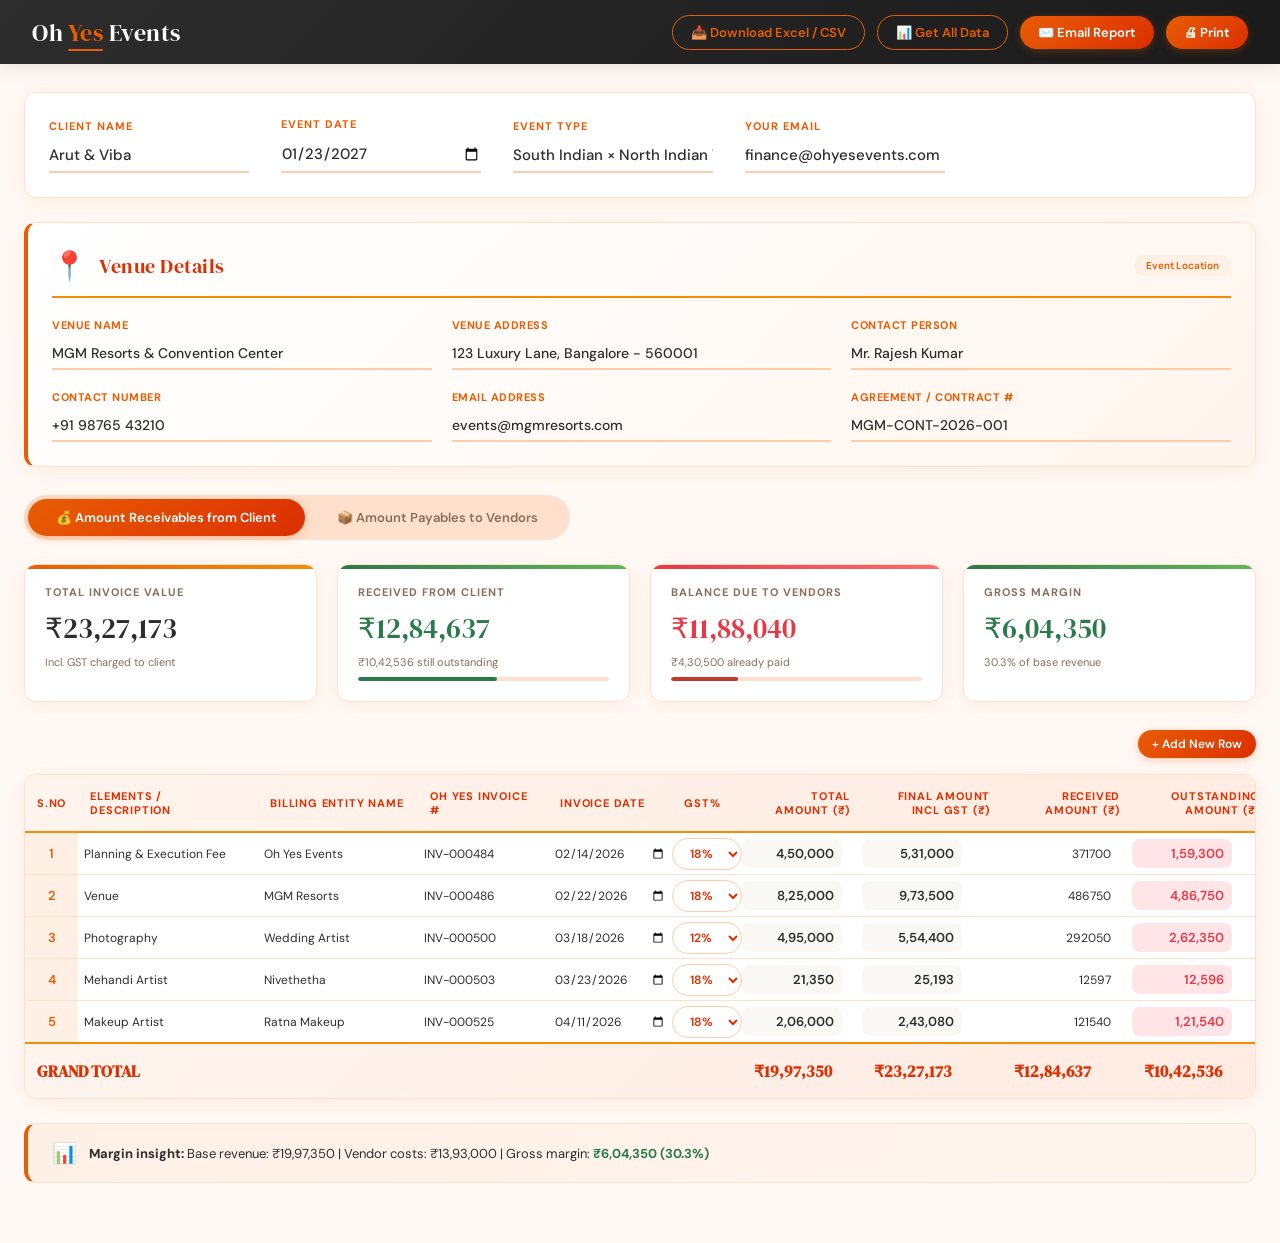
==== frontend/index.html @ a43ebf95 "initial commit" ====
<!DOCTYPE html>
<html lang="en">
<head>
  <meta charset="UTF-8">
  <meta name="viewport" content="width=device-width, initial-scale=1.0">
  <title>Oh Yes Events — Budget Tracker</title>
  <link href="https://fonts.googleapis.com/css2?family=DM+Serif+Display&family=DM+Sans:wght@300;400;500;600;700&display=swap" rel="stylesheet">
  <link rel="stylesheet" href="style.css">
</head>
<body>
  <div class="global-header">
    <div class="logo">Oh <span>Yes</span> Events</div>
    <div class="header-actions">
      <button class="btn btn-outline" id="exportBtn">📥 Download Excel / CSV</button>
      <button class="btn btn-outline" id="exportFullDataBtn">📊 Get All Data</button>
      <button class="btn btn-primary" id="emailBtn">✉️ Email Report</button>
      <button class="btn btn-primary" id="printBtn">🖨 Print</button>
    </div>
  </div>

  <div class="main-container">
    <!-- META CARD -->
    <div class="meta-card">
      <div class="meta-field">
        <div class="meta-label">Client Name</div>
        <input class="meta-input" id="metaClient" value="Arut & Viba" placeholder="Client name">
      </div>
      <div class="meta-field">
        <div class="meta-label">Event Date</div>
        <input class="meta-input" id="metaDate" type="date" value="2027-01-23">
      </div>
      <div class="meta-field">
        <div class="meta-label">Event Type</div>
        <input class="meta-input" id="metaType" value="South Indian × North Indian Wedding" placeholder="Event type">
      </div>
      <div class="meta-field">
        <div class="meta-label">Your Email</div>
        <input class="meta-input" id="userEmail" value="finance@ohyesevents.com" placeholder="Your email">
      </div>
    </div>

    <!-- Venue Details Section - Orange Theme -->
    <div class="venue-card">
      <div class="venue-header">
        <span class="venue-icon">📍</span>
        <span class="venue-title">Venue Details</span>
        <span class="venue-badge">Event Location</span>
      </div>
      <div class="venue-grid">
        <div class="venue-field">
          <div class="venue-label">Venue Name</div>
          <input class="venue-input" id="venueName" value="MGM Resorts & Convention Center" placeholder="Venue name">
        </div>
        <div class="venue-field">
          <div class="venue-label">Venue Address</div>
          <input class="venue-input" id="venueAddress" value="123 Luxury Lane, Bangalore - 560001" placeholder="Full address">
        </div>
        <div class="venue-field">
          <div class="venue-label">Contact Person</div>
          <input class="venue-input" id="venueContact" value="Mr. Rajesh Kumar" placeholder="Contact person">
        </div>
        <div class="venue-field">
          <div class="venue-label">Contact Number</div>
          <input class="venue-input" id="venuePhone" value="+91 98765 43210" placeholder="Phone number">
        </div>
        <div class="venue-field">
          <div class="venue-label">Email Address</div>
          <input class="venue-input" id="venueEmail" value="events@mgmresorts.com" placeholder="Email">
        </div>
        <div class="venue-field">
          <div class="venue-label">Agreement / Contract #</div>
          <input class="venue-input" id="venueContract" value="MGM-CONT-2026-001" placeholder="Contract number">
        </div>
      </div>
    </div>

    <!-- TABS - Orange Theme -->
    <div class="tabs-container">
      <div class="tabs" id="sectionTabs">
        <button class="tab active" data-section="receivables">💰 Amount Receivables from Client</button>
        <button class="tab" data-section="payables">📦 Amount Payables to Vendors</button>
      </div>
    </div>

    <!-- SUMMARY ROW -->
    <div class="summary-row" id="summaryRow"></div>

    <!-- Email Modal -->
    <div id="emailModal" class="modal">
      <div class="modal-content">
        <div class="modal-header">
          <h3>📧 Send Budget Report</h3>
          <span class="close">&times;</span>
        </div>
        <div class="modal-body">
          <div class="modal-field">
            <label>To Email:</label>
            <input type="email" id="emailTo" placeholder="recipient@example.com">
          </div>
          <div class="modal-field">
            <label>Subject:</label>
            <input type="text" id="emailSubject" value="Budget Report">
          </div>
          <div class="modal-field">
            <label>Message:</label>
            <textarea id="emailMessage" rows="3" placeholder="Add a message..."></textarea>
          </div>
        </div>
        <div class="modal-footer">
          <button class="btn btn-secondary" id="cancelEmailBtn">Cancel</button>
          <button class="btn btn-primary" id="sendEmailBtn">Send Email</button>
        </div>
      </div>
    </div>

    <!-- All Data Modal -->
    <div id="allDataModal" class="modal">
      <div class="modal-content large-modal">
        <div class="modal-header">
          <h3>📊 Complete Budget Data</h3>
          <span class="close-data">&times;</span>
        </div>
        <div class="modal-body">
          <div class="data-actions">
            <button class="btn btn-sm btn-outline" id="copyDataBtn">📋 Copy to Clipboard</button>
            <button class="btn btn-sm btn-outline" id="downloadDataBtn">💾 Download JSON</button>
          </div>
          <div class="data-display" id="allDataDisplay"></div>
        </div>
      </div>
    </div>

    <!-- RECEIVABLES SECTION -->
    <div id="secReceivables">
      <div class="section-header">
        <button class="btn btn-primary btn-sm" id="addReceivableBtn">+ Add New Row</button>
      </div>
      <div class="table-wrap">
        <table id="receivablesTable">
          <thead>
            <tr>
              <th style="width:40px">S.No</th>
              <th style="min-width:180px">Elements / Description</th>
              <th style="min-width:160px">Billing Entity Name</th>
              <th style="min-width:130px">Oh Yes Invoice #</th>
              <th style="width:110px">Invoice Date</th>
              <th style="width:70px">GST%</th>
              <th class="right" style="min-width:120px">Total Amount (₹)</th>
              <th class="right" style="min-width:140px">Final Amount incl GST (₹)</th>
              <th class="right" style="min-width:130px">Received Amount (₹)</th>
              <th class="right" style="min-width:140px">Outstanding Amount (₹)</th>
              <th style="min-width:100px">Payment Status</th>
              <th style="min-width:200px">Additional Comments</th>
              <th style="width:40px"></th>
            </tr>
          </thead>
          <tbody id="receivablesBody"></tbody>
          <tfoot>
            <tr class="grand-total-row">
              <td colspan="6" class="grand-total-label">GRAND TOTAL</td>
              <td class="right grand-total-value" id="receivablesTotalAmount">₹0</td>
              <td class="right grand-total-value" id="receivablesFinalTotal">₹0</td>
              <td class="right grand-total-value" id="receivablesReceivedTotal">₹0</td>
              <td class="right grand-total-value" id="receivablesOutstandingTotal">₹0</td>
              <td colspan="2"></td>
              <td></td>
            </tr>
          </tfoot>
        </table>
      </div>
    </div>

    <!-- PAYABLES SECTION -->
    <div id="secPayables" style="display:none">
      <div class="section-header">
        <button class="btn btn-primary btn-sm" id="addPayableBtn">+ Add New Vendor</button>
      </div>
      <div class="table-wrap">
        <table id="payablesTable">
          <thead>
            <tr>
              <th style="width:40px">S.No</th>
              <th style="min-width:180px">Elements / Service</th>
              <th style="min-width:160px">Vendor Name</th>
              <th style="min-width:130px">Reference #</th>
              <th style="width:110px">Due Date</th>
              <th style="width:70px">GST%</th>
              <th class="right" style="min-width:120px">Contracted Amount (₹)</th>
              <th class="right" style="min-width:140px">Total incl GST (₹)</th>
              <th class="right" style="min-width:130px">Paid Amount (₹)</th>
              <th class="right" style="min-width:140px">Balance Due (₹)</th>
              <th style="min-width:100px">Status</th>
              <th style="min-width:200px">Comments</th>
              <th style="width:40px"></th>
            </tr>
          </thead>
          <tbody id="payablesBody"></tbody>
          <tfoot>
            <tr class="grand-total-row">
              <td colspan="6" class="grand-total-label">GRAND TOTAL</td>
              <td class="right grand-total-value" id="payablesTotalAmount">₹0</td>
              <td class="right grand-total-value" id="payablesFinalTotal">₹0</td>
              <td class="right grand-total-value" id="payablesPaidTotal">₹0</td>
              <td class="right grand-total-value" id="payablesBalanceTotal">₹0</td>
              <td colspan="2"></td>
              <td></td>
            </tr>
          </tfoot>
        </table>
      </div>
    </div>

    <!-- MARGIN NOTE - Orange Theme -->
    <div class="margin-note" id="marginNote">
      <span class="margin-icon">📊</span>
      <span id="marginText">Fill in both receivables and payables to see your margin.</span>
    </div>
  </div>

  <script src="app.js"></script>
</body>
</html>
---- frontend/style.css ----
:root {
  --bg: #fff9f5;
  --card: #ffffff;
  --border: #ffe0cc;
  --border2: #ffccaa;
  --text: #2d2d2d;
  --muted: #8a6e5a;
  --accent: #e85d04;
  --accent-light: #f48c06;
  --accent-dark: #dc2f02;
  --accent-soft: #fff0e6;
  --accent-glow: #ff9f1c;
  --gold: #ffb703;
  --green: #2a7a4b;
  --green-light: #e8f5ed;
  --red: #e63946;
  --red-light: #ffe5e7;
  --font-display: 'DM Serif Display', serif;
  --font-body: 'DM Sans', sans-serif;
  --radius: 12px;
  --radius-sm: 8px;
  --shadow: 0 4px 20px rgba(232, 93, 4, 0.08);
  --shadow-hover: 0 8px 30px rgba(232, 93, 4, 0.12);
}

* {
  box-sizing: border-box;
  margin: 0;
  padding: 0;
}

body {
  font-family: var(--font-body);
  background: var(--bg);
  color: var(--text);
  min-height: 100vh;
  font-size: 14px;
}

/* HEADER - Orange Theme */
.global-header {
  background: linear-gradient(135deg, #2d2d2d 0%, #1a1a1a 100%);
  color: white;
  padding: 0 32px;
  display: flex;
  align-items: center;
  justify-content: space-between;
  height: 64px;
  position: sticky;
  top: 0;
  z-index: 100;
  box-shadow: 0 2px 20px rgba(0,0,0,0.1);
}

.logo {
  font-family: var(--font-display);
  font-size: 24px;
  letter-spacing: 0.5px;
}

.logo span {
  color: var(--accent);
  position: relative;
}

.logo span::after {
  content: '';
  position: absolute;
  bottom: -2px;
  left: 0;
  right: 0;
  height: 2px;
  background: var(--accent);
  border-radius: 2px;
}

.header-actions {
  display: flex;
  gap: 12px;
  align-items: center;
  flex-wrap: wrap;
}

/* BUTTONS - Orange Theme */
.btn {
  font-family: var(--font-body);
  font-size: 13px;
  font-weight: 600;
  border: none;
  padding: 8px 18px;
  border-radius: 30px;
  cursor: pointer;
  transition: all 0.2s ease;
  display: inline-flex;
  align-items: center;
  gap: 8px;
}

.btn-primary {
  background: linear-gradient(135deg, var(--accent) 0%, var(--accent-dark) 100%);
  color: white;
  box-shadow: 0 2px 8px rgba(232, 93, 4, 0.3);
}

.btn-primary:hover {
  transform: translateY(-1px);
  box-shadow: 0 4px 15px rgba(232, 93, 4, 0.4);
  background: linear-gradient(135deg, var(--accent-dark) 0%, var(--accent) 100%);
}

.btn-outline {
  background: transparent;
  border: 1.5px solid var(--accent);
  color: var(--accent);
}

.btn-outline:hover {
  background: var(--accent);
  color: white;
  transform: translateY(-1px);
}

.btn-secondary {
  background: #f0f0f0;
  color: var(--text);
}

.btn-secondary:hover {
  background: #e0e0e0;
}

.btn-sm {
  padding: 6px 14px;
  font-size: 12px;
}

/* Main Container */
.main-container {
  max-width: 1600px;
  margin: 0 auto;
  padding: 28px 24px 60px;
}

/* META CARD */
.meta-card {
  background: var(--card);
  border: 1px solid var(--border);
  border-radius: var(--radius);
  padding: 24px;
  margin-bottom: 24px;
  display: flex;
  gap: 32px;
  align-items: flex-end;
  flex-wrap: wrap;
  box-shadow: var(--shadow);
}

.meta-field {
  display: flex;
  flex-direction: column;
  gap: 6px;
}

.meta-label {
  font-size: 11px;
  font-weight: 700;
  color: var(--accent);
  text-transform: uppercase;
  letter-spacing: 1px;
}

.meta-input {
  font-family: var(--font-body);
  font-size: 15px;
  font-weight: 500;
  border: none;
  background: transparent;
  color: var(--text);
  border-bottom: 2px solid var(--border2);
  padding: 6px 0;
  min-width: 200px;
  outline: none;
  transition: border-color 0.2s;
}

.meta-input:focus {
  border-color: var(--accent);
}

/* VENUE CARD - Orange Theme */
.venue-card {
  background: linear-gradient(135deg, var(--card) 0%, #fff5ee 100%);
  border: 1px solid var(--border);
  border-radius: var(--radius);
  padding: 24px;
  margin-bottom: 28px;
  box-shadow: var(--shadow);
  border-left: 4px solid var(--accent);
}

.venue-header {
  display: flex;
  align-items: center;
  gap: 12px;
  margin-bottom: 20px;
  padding-bottom: 12px;
  border-bottom: 2px solid var(--accent-light);
}

.venue-icon {
  font-size: 28px;
}

.venue-title {
  font-family: var(--font-display);
  font-size: 20px;
  color: var(--accent-dark);
  letter-spacing: 0.5px;
}

.venue-badge {
  background: var(--accent-soft);
  color: var(--accent);
  font-size: 10px;
  font-weight: 600;
  padding: 4px 12px;
  border-radius: 20px;
  margin-left: auto;
}

.venue-grid {
  display: grid;
  grid-template-columns: repeat(auto-fit, minmax(280px, 1fr));
  gap: 20px;
}

.venue-field {
  display: flex;
  flex-direction: column;
  gap: 6px;
}

.venue-label {
  font-size: 11px;
  font-weight: 700;
  color: var(--accent);
  text-transform: uppercase;
  letter-spacing: 0.5px;
}

.venue-input {
  font-family: var(--font-body);
  font-size: 14px;
  font-weight: 500;
  border: none;
  background: transparent;
  color: var(--text);
  border-bottom: 2px solid var(--border2);
  padding: 6px 0;
  width: 100%;
  outline: none;
  transition: all 0.2s;
}

.venue-input:focus {
  border-color: var(--accent);
}

/* TABS - Orange Theme */
.tabs-container {
  margin-bottom: 24px;
}

.tabs {
  display: inline-flex;
  gap: 4px;
  background: var(--border);
  padding: 4px;
  border-radius: 40px;
}

.tab {
  font-size: 13px;
  font-weight: 600;
  padding: 10px 28px;
  border-radius: 30px;
  cursor: pointer;
  color: var(--muted);
  border: none;
  background: transparent;
  transition: all 0.2s;
  font-family: var(--font-body);
}

.tab.active {
  background: linear-gradient(135deg, var(--accent) 0%, var(--accent-dark) 100%);
  color: white;
  box-shadow: 0 2px 8px rgba(232, 93, 4, 0.3);
}

.tab:hover:not(.active) {
  background: var(--accent-soft);
  color: var(--accent);
}

/* SUMMARY CARDS - Orange Theme */
.summary-row {
  display: grid;
  grid-template-columns: repeat(4, 1fr);
  gap: 20px;
  margin-bottom: 28px;
}

.scard {
  background: var(--card);
  border: 1px solid var(--border);
  border-radius: var(--radius);
  padding: 20px;
  position: relative;
  overflow: hidden;
  transition: transform 0.2s, box-shadow 0.2s;
  box-shadow: var(--shadow);
}

.scard:hover {
  transform: translateY(-2px);
  box-shadow: var(--shadow-hover);
}

.scard::before {
  content: '';
  position: absolute;
  top: 0;
  left: 0;
  right: 0;
  height: 4px;
  background: linear-gradient(90deg, var(--accent), var(--accent-light));
}

.scard.green::before {
  background: linear-gradient(90deg, var(--green), #5cb85c);
}

.scard.red::before {
  background: linear-gradient(90deg, var(--red), #ff6b6b);
}

.scard.gold::before {
  background: linear-gradient(90deg, var(--gold), #ffd93d);
}

.scard-label {
  font-size: 11px;
  font-weight: 700;
  color: var(--muted);
  text-transform: uppercase;
  letter-spacing: 1px;
  margin-bottom: 10px;
}

.scard-val {
  font-family: var(--font-display);
  font-size: 28px;
  color: var(--text);
}

.scard-sub {
  font-size: 11px;
  color: var(--muted);
  margin-top: 8px;
}

.scard.green .scard-val {
  color: var(--green);
}

.scard.red .scard-val {
  color: var(--red);
}

.scard.gold .scard-val {
  color: var(--gold);
}

/* TABLE STYLES - Orange Theme */
.table-wrap {
  background: var(--card);
  border: 1px solid var(--border);
  border-radius: var(--radius);
  overflow-x: auto;
  box-shadow: var(--shadow);
}

table {
  width: 100%;
  border-collapse: collapse;
  font-size: 13px;
  min-width: 1200px;
}

thead tr {
  background: linear-gradient(135deg, #fff5ee 0%, #ffe8dd 100%);
}

thead th {
  padding: 14px 12px;
  text-align: left;
  font-size: 11px;
  font-weight: 700;
  color: var(--accent-dark);
  text-transform: uppercase;
  letter-spacing: 0.8px;
  border-bottom: 2px solid var(--accent-light);
}

thead th.right {
  text-align: right;
}

tbody tr {
  border-bottom: 1px solid var(--border);
  transition: background 0.15s;
}

tbody tr:hover {
  background: var(--accent-soft);
}

tbody tr:last-child {
  border-bottom: none;
}

/* Table Inputs */
.sno-cell {
  color: var(--accent);
  font-weight: 600;
  font-size: 13px;
  padding: 12px;
  text-align: center;
  background: var(--accent-soft);
}

.table-input {
  width: 100%;
  font-family: var(--font-body);
  font-size: 12px;
  border: none;
  background: transparent;
  color: var(--text);
  outline: none;
  padding: 8px 6px;
  display: block;
  border-radius: var(--radius-sm);
}

.table-input:focus {
  background: white;
  box-shadow: 0 0 0 2px var(--accent-light);
}

.table-input.right {
  text-align: right;
}

.table-input.num {
  font-variant-numeric: tabular-nums;
  text-align: right;
}

/* GST Select */
.gst-select {
  font-family: var(--font-body);
  font-size: 12px;
  font-weight: 600;
  border: 1px solid var(--border2);
  background: white;
  color: var(--accent-dark);
  outline: none;
  cursor: pointer;
  padding: 6px 10px;
  width: 70px;
  border-radius: 20px;
  text-align: center;
}

.gst-select:focus {
  border-color: var(--accent);
  box-shadow: 0 0 0 2px var(--accent-light);
}

/* Computed Amounts */
.computed-amount {
  font-variant-numeric: tabular-nums;
  text-align: right;
  font-weight: 600;
  padding: 6px 8px;
  background: #faf8f4;
  border-radius: 8px;
  display: inline-block;
  min-width: 100px;
}

.computed-amount.green {
  color: var(--green);
  background: var(--green-light);
}

.computed-amount.red {
  color: var(--red);
  background: var(--red-light);
}

/* Status Badge */
.status-badge {
  display: inline-block;
  font-size: 11px;
  font-weight: 700;
  padding: 5px 14px;
  border-radius: 30px;
  text-align: center;
  white-space: nowrap;
}

.status-outstanding {
  background: var(--accent-soft);
  color: var(--accent-dark);
}

.status-cleared {
  background: var(--green-light);
  color: var(--green);
}

.status-partial {
  background: #fff3e0;
  color: var(--gold);
}

/* Comments Input */
.comments-input {
  width: 100%;
  min-width: 160px;
  padding: 8px 10px;
  font-family: var(--font-body);
  font-size: 11px;
  border: 1px solid var(--border2);
  border-radius: 20px;
  background: white;
  transition: all 0.2s;
}

.comments-input:focus {
  outline: none;
  border-color: var(--accent);
  box-shadow: 0 0 0 2px var(--accent-light);
}

/* Progress Bar */
.progress-wrap {
  height: 4px;
  background: var(--border);
  border-radius: 2px;
  margin-top: 8px;
  overflow: hidden;
}

.progress-fill {
  height: 100%;
  border-radius: 2px;
  transition: width 0.3s;
}

/* Grand Total Row */
.grand-total-row {
  background: linear-gradient(135deg, #fff5ee 0%, #ffe8dd 100%);
}

.grand-total-row td {
  padding: 16px 12px;
  border-top: 2px solid var(--accent-light);
}

.grand-total-label {
  font-family: var(--font-display);
  font-size: 16px;
  font-weight: 700;
  color: var(--accent-dark);
}

.grand-total-value {
  font-family: var(--font-display);
  font-size: 16px;
  font-weight: 700;
  color: var(--accent-dark);
}

/* Delete Button */
.del-btn {
  background: none;
  border: none;
  cursor: pointer;
  color: #ccc;
  font-size: 18px;
  padding: 6px 10px;
  border-radius: 30px;
  transition: all 0.2s;
}

.del-btn:hover {
  color: var(--red);
  background: var(--red-light);
  transform: scale(1.1);
}

/* Section Header */
.section-header {
  display: flex;
  justify-content: flex-end;
  margin-bottom: 16px;
}

/* Margin Note - Orange Theme */
.margin-note {
  margin-top: 24px;
  padding: 16px 24px;
  background: linear-gradient(135deg, var(--accent-soft) 0%, #fff5ee 100%);
  border: 1px solid var(--border);
  border-radius: var(--radius);
  font-size: 13px;
  color: var(--text);
  display: flex;
  align-items: center;
  gap: 12px;
  border-left: 4px solid var(--accent);
}

.margin-icon {
  font-size: 20px;
}

/* Modal Styles - Orange Theme */
.modal {
  display: none;
  position: fixed;
  z-index: 1000;
  left: 0;
  top: 0;
  width: 100%;
  height: 100%;
  background-color: rgba(0, 0, 0, 0.5);
  animation: fadeIn 0.3s;
}

@keyframes fadeIn {
  from { opacity: 0; }
  to { opacity: 1; }
}

@keyframes slideDown {
  from {
    transform: translateY(-50px);
    opacity: 0;
  }
  to {
    transform: translateY(0);
    opacity: 1;
  }
}

.modal-content {
  background-color: var(--card);
  margin: 5% auto;
  border-radius: 20px;
  width: 90%;
  max-width: 550px;
  box-shadow: 0 20px 60px rgba(0, 0, 0, 0.2);
  animation: slideDown 0.3s;
  overflow: hidden;
}

.large-modal {
  max-width: 800px;
}

.modal-header {
  display: flex;
  justify-content: space-between;
  align-items: center;
  padding: 20px 24px;
  background: linear-gradient(135deg, var(--accent-soft) 0%, #fff5ee 100%);
  border-bottom: 2px solid var(--accent-light);
}

.modal-header h3 {
  font-family: var(--font-display);
  color: var(--accent-dark);
  font-size: 20px;
}

.close, .close-data {
  font-size: 28px;
  font-weight: bold;
  cursor: pointer;
  color: var(--muted);
  transition: color 0.2s;
}

.close:hover, .close-data:hover {
  color: var(--accent);
}

.modal-body {
  padding: 24px;
}

.modal-footer {
  padding: 16px 24px;
  background: #faf8f4;
  display: flex;
  justify-content: flex-end;
  gap: 12px;
  border-top: 1px solid var(--border);
}

.modal-field {
  margin-bottom: 20px;
}

.modal-field label {
  display: block;
  font-size: 12px;
  font-weight: 700;
  color: var(--accent);
  margin-bottom: 8px;
  text-transform: uppercase;
  letter-spacing: 0.5px;
}

.modal-field input, .modal-field textarea {
  width: 100%;
  padding: 12px 16px;
  border: 1.5px solid var(--border2);
  border-radius: 12px;
  font-family: var(--font-body);
  font-size: 14px;
  transition: all 0.2s;
}

.modal-field input:focus, .modal-field textarea:focus {
  outline: none;
  border-color: var(--accent);
  box-shadow: 0 0 0 3px var(--accent-light);
}

.data-actions {
  display: flex;
  gap: 12px;
  margin-bottom: 20px;
  padding-bottom: 16px;
  border-bottom: 1px solid var(--border);
}

.data-display {
  background: #1a1a1a;
  border-radius: 12px;
  padding: 20px;
  max-height: 500px;
  overflow: auto;
  font-family: 'Courier New', monospace;
  font-size: 12px;
  white-space: pre-wrap;
  word-break: break-word;
  color: #00ff9d;
}

/* Responsive */
@media (max-width: 1200px) {
  .venue-grid {
    grid-template-columns: repeat(auto-fit, minmax(240px, 1fr));
  }
  
  .summary-row {
    grid-template-columns: repeat(2, 1fr);
  }
}

@media (max-width: 900px) {
  .main-container {
    padding: 20px 16px;
  }
  
  .meta-card {
    gap: 16px;
  }
  
  .meta-input {
    min-width: 150px;
  }
}

@media print {
  .global-header, .btn, .tabs, .del-btn, .header-actions, .venue-badge {
    display: none !important;
  }
  
  body {
    background: white;
  }
  
  .table-wrap {
    box-shadow: none;
  }
}
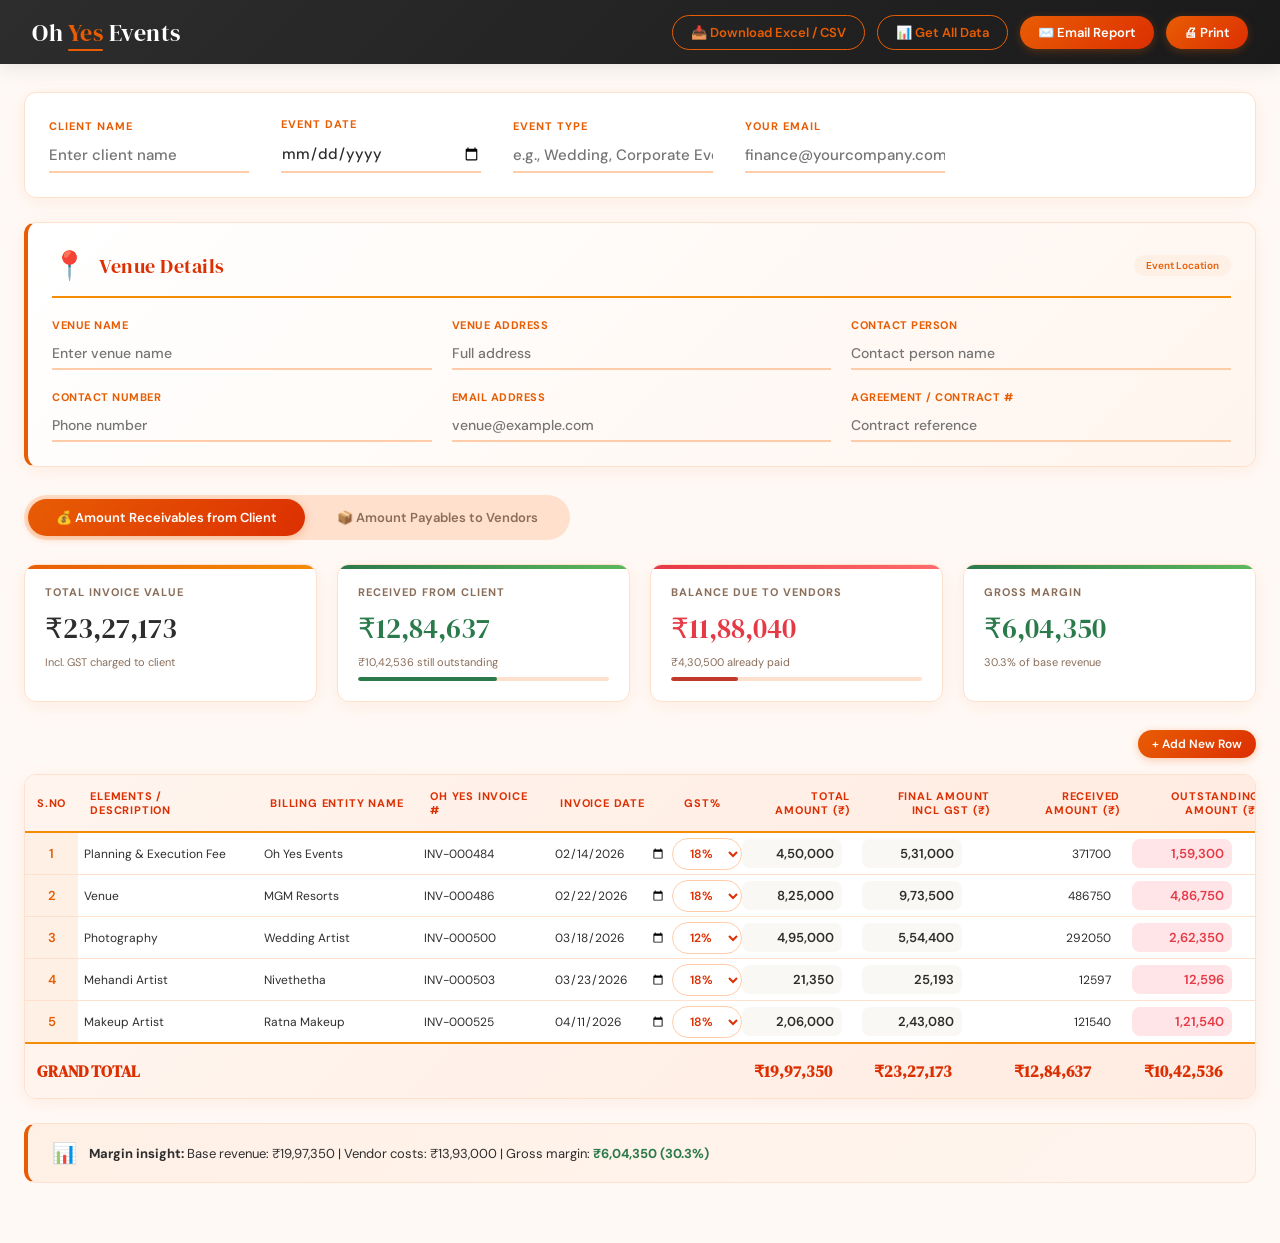
==== commit 4a45742d: "Update index.html" ====
--- a/frontend/index.html
+++ b/frontend/index.html
@@ -23,23 +23,23 @@
     <div class="meta-card">
       <div class="meta-field">
         <div class="meta-label">Client Name</div>
-        <input class="meta-input" id="metaClient" value="Arut & Viba" placeholder="Client name">
+        <input class="meta-input" id="metaClient" placeholder="Enter client name">
       </div>
       <div class="meta-field">
         <div class="meta-label">Event Date</div>
-        <input class="meta-input" id="metaDate" type="date" value="2027-01-23">
+        <input class="meta-input" id="metaDate" type="date">
       </div>
       <div class="meta-field">
         <div class="meta-label">Event Type</div>
-        <input class="meta-input" id="metaType" value="South Indian × North Indian Wedding" placeholder="Event type">
+        <input class="meta-input" id="metaType" placeholder="e.g., Wedding, Corporate Event">
       </div>
       <div class="meta-field">
         <div class="meta-label">Your Email</div>
-        <input class="meta-input" id="userEmail" value="finance@ohyesevents.com" placeholder="Your email">
-      </div>
-    </div>
-
-    <!-- Venue Details Section - Orange Theme -->
+        <input class="meta-input" id="userEmail" placeholder="finance@yourcompany.com">
+      </div>
+    </div>
+
+    <!-- Venue Details Section -->
     <div class="venue-card">
       <div class="venue-header">
         <span class="venue-icon">📍</span>
@@ -49,32 +49,32 @@
       <div class="venue-grid">
         <div class="venue-field">
           <div class="venue-label">Venue Name</div>
-          <input class="venue-input" id="venueName" value="MGM Resorts & Convention Center" placeholder="Venue name">
+          <input class="venue-input" id="venueName" placeholder="Enter venue name">
         </div>
         <div class="venue-field">
           <div class="venue-label">Venue Address</div>
-          <input class="venue-input" id="venueAddress" value="123 Luxury Lane, Bangalore - 560001" placeholder="Full address">
+          <input class="venue-input" id="venueAddress" placeholder="Full address">
         </div>
         <div class="venue-field">
           <div class="venue-label">Contact Person</div>
-          <input class="venue-input" id="venueContact" value="Mr. Rajesh Kumar" placeholder="Contact person">
+          <input class="venue-input" id="venueContact" placeholder="Contact person name">
         </div>
         <div class="venue-field">
           <div class="venue-label">Contact Number</div>
-          <input class="venue-input" id="venuePhone" value="+91 98765 43210" placeholder="Phone number">
+          <input class="venue-input" id="venuePhone" placeholder="Phone number">
         </div>
         <div class="venue-field">
           <div class="venue-label">Email Address</div>
-          <input class="venue-input" id="venueEmail" value="events@mgmresorts.com" placeholder="Email">
+          <input class="venue-input" id="venueEmail" placeholder="venue@example.com">
         </div>
         <div class="venue-field">
           <div class="venue-label">Agreement / Contract #</div>
-          <input class="venue-input" id="venueContract" value="MGM-CONT-2026-001" placeholder="Contract number">
-        </div>
-      </div>
-    </div>
-
-    <!-- TABS - Orange Theme -->
+          <input class="venue-input" id="venueContract" placeholder="Contract reference">
+        </div>
+      </div>
+    </div>
+
+    <!-- TABS -->
     <div class="tabs-container">
       <div class="tabs" id="sectionTabs">
         <button class="tab active" data-section="receivables">💰 Amount Receivables from Client</button>
@@ -83,7 +83,28 @@
     </div>
 
     <!-- SUMMARY ROW -->
-    <div class="summary-row" id="summaryRow"></div>
+    <div class="summary-row" id="summaryRow">
+      <div class="scard">
+        <div class="scard-label">Total Invoice Value</div>
+        <div class="scard-val">₹0</div>
+        <div class="scard-sub">Incl. GST charged to client</div>
+      </div>
+      <div class="scard green">
+        <div class="scard-label">Received from Client</div>
+        <div class="scard-val">₹0</div>
+        <div class="scard-sub">₹0 still outstanding</div>
+      </div>
+      <div class="scard red">
+        <div class="scard-label">Balance Due to Vendors</div>
+        <div class="scard-val">₹0</div>
+        <div class="scard-sub">₹0 already paid</div>
+      </div>
+      <div class="scard">
+        <div class="scard-label">Gross Margin</div>
+        <div class="scard-val">₹0</div>
+        <div class="scard-sub">0% of base revenue</div>
+      </div>
+    </div>
 
     <!-- Email Modal -->
     <div id="emailModal" class="modal">
@@ -99,11 +120,11 @@
           </div>
           <div class="modal-field">
             <label>Subject:</label>
-            <input type="text" id="emailSubject" value="Budget Report">
+            <input type="text" id="emailSubject" placeholder="Budget Report">
           </div>
           <div class="modal-field">
             <label>Message:</label>
-            <textarea id="emailMessage" rows="3" placeholder="Add a message..."></textarea>
+            <textarea id="emailMessage" rows="3" placeholder="Add a personal message..."></textarea>
           </div>
         </div>
         <div class="modal-footer">
@@ -210,13 +231,13 @@
       </div>
     </div>
 
-    <!-- MARGIN NOTE - Orange Theme -->
+    <!-- MARGIN NOTE -->
     <div class="margin-note" id="marginNote">
       <span class="margin-icon">📊</span>
-      <span id="marginText">Fill in both receivables and payables to see your margin.</span>
+      <span id="marginText">Add receivables and payables to see your margin calculation.</span>
     </div>
   </div>
 
   <script src="app.js"></script>
 </body>
-</html>+</html>
